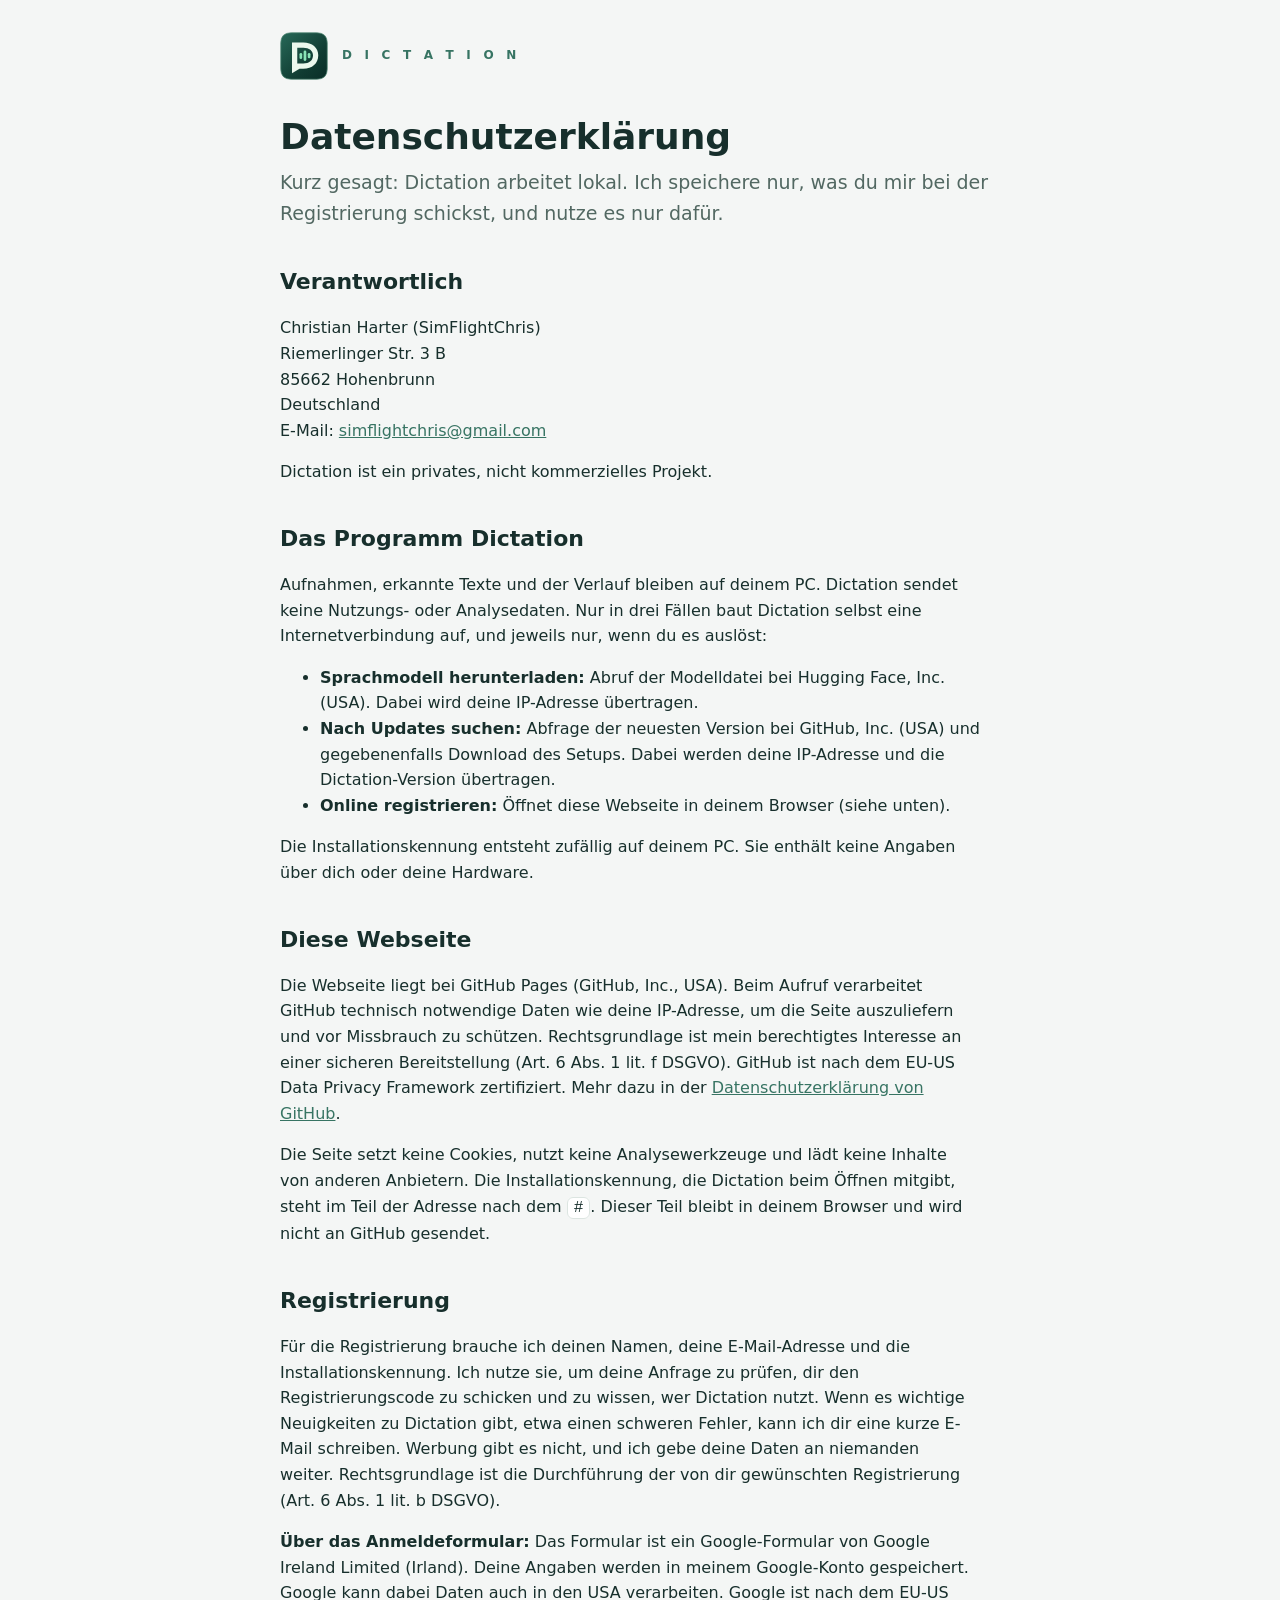
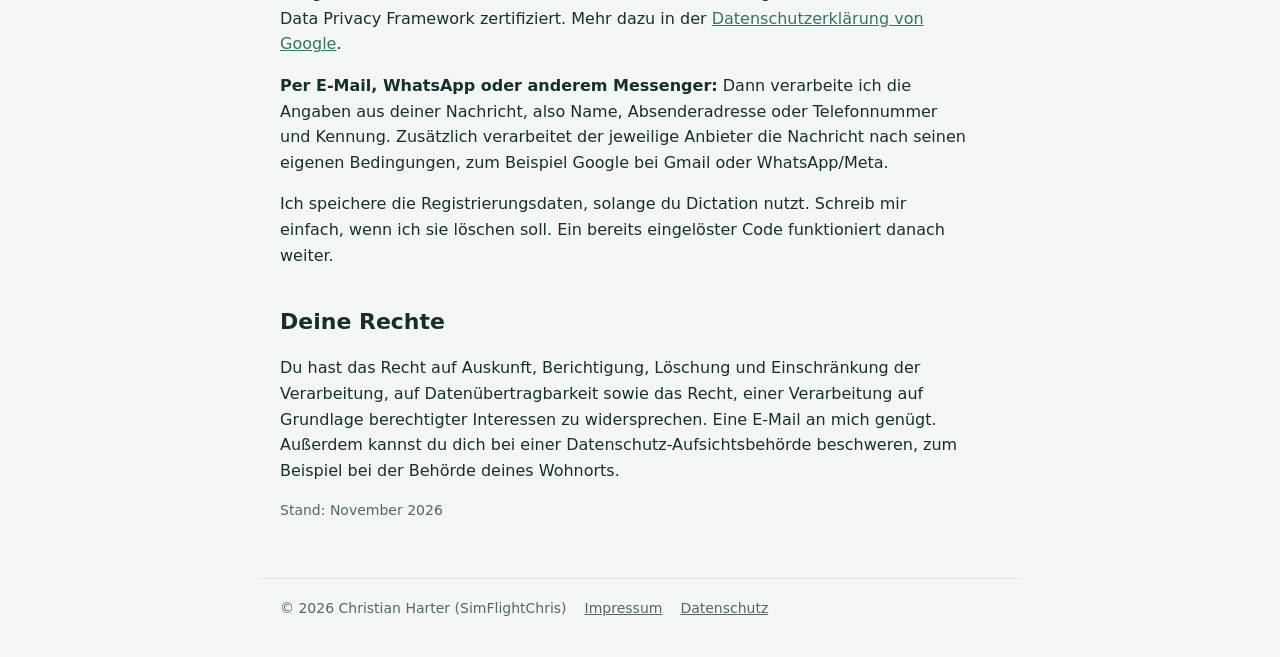
==== docs/datenschutz.html @ 61ca34d4 "Add the Dictation website with registration, privacy and imprint Dictation is now offered as free, n" ====
<!doctype html>
<html lang="de">
<head>
<meta charset="utf-8">
<meta name="viewport" content="width=device-width, initial-scale=1">
<title>Dictation · Datenschutz</title>
<link rel="icon" href="logo.svg" type="image/svg+xml">
<link rel="stylesheet" href="style.css">
</head>
<body>
<header class="site"><a href="./"><img src="logo.svg" alt=""><span class="brand">D I C T A T I O N</span></a></header>
<main>
  <h1>Datenschutzerklärung</h1>
  <p class="lead">Kurz gesagt: Dictation arbeitet lokal. Ich speichere nur, was du mir bei der Registrierung schickst, und nutze es nur dafür.</p>

  <h2>Verantwortlich</h2>
  <p>Christian Harter (SimFlightChris)<br>
  Riemerlinger Str. 3 B<br>
  85662 Hohenbrunn<br>
  Deutschland<br>
  E-Mail: <a href="mailto:simflightchris@gmail.com">simflightchris@gmail.com</a></p>
  <p>Dictation ist ein privates, nicht kommerzielles Projekt.</p>

  <h2 id="programm">Das Programm Dictation</h2>
  <p>Aufnahmen, erkannte Texte und der Verlauf bleiben auf deinem PC. Dictation sendet keine Nutzungs- oder Analysedaten. Nur in drei Fällen baut Dictation selbst eine Internetverbindung auf, und jeweils nur, wenn du es auslöst:</p>
  <ul>
    <li><strong>Sprachmodell herunterladen:</strong> Abruf der Modelldatei bei Hugging Face, Inc. (USA). Dabei wird deine IP-Adresse übertragen.</li>
    <li><strong>Nach Updates suchen:</strong> Abfrage der neuesten Version bei GitHub, Inc. (USA) und gegebenenfalls Download des Setups. Dabei werden deine IP-Adresse und die Dictation-Version übertragen.</li>
    <li><strong>Online registrieren:</strong> Öffnet diese Webseite in deinem Browser (siehe unten).</li>
  </ul>
  <p>Die Installationskennung entsteht zufällig auf deinem PC. Sie enthält keine Angaben über dich oder deine Hardware.</p>

  <h2>Diese Webseite</h2>
  <p>Die Webseite liegt bei GitHub Pages (GitHub, Inc., USA). Beim Aufruf verarbeitet GitHub technisch notwendige Daten wie deine IP-Adresse, um die Seite auszuliefern und vor Missbrauch zu schützen. Rechtsgrundlage ist mein berechtigtes Interesse an einer sicheren Bereitstellung (Art. 6 Abs. 1 lit. f DSGVO). GitHub ist nach dem EU-US Data Privacy Framework zertifiziert. Mehr dazu in der <a href="https://docs.github.com/de/site-policy/privacy-policies/github-general-privacy-statement">Datenschutzerklärung von GitHub</a>.</p>
  <p>Die Seite setzt keine Cookies, nutzt keine Analysewerkzeuge und lädt keine Inhalte von anderen Anbietern. Die Installationskennung, die Dictation beim Öffnen mitgibt, steht im Teil der Adresse nach dem <code>#</code>. Dieser Teil bleibt in deinem Browser und wird nicht an GitHub gesendet.</p>

  <h2 id="registrierung">Registrierung</h2>
  <p>Für die Registrierung brauche ich deinen Namen, deine E-Mail-Adresse und die Installationskennung. Ich nutze sie, um deine Anfrage zu prüfen, dir den Registrierungscode zu schicken und zu wissen, wer Dictation nutzt. Wenn es wichtige Neuigkeiten zu Dictation gibt, etwa einen schweren Fehler, kann ich dir eine kurze E-Mail schreiben. Werbung gibt es nicht, und ich gebe deine Daten an niemanden weiter. Rechtsgrundlage ist die Durchführung der von dir gewünschten Registrierung (Art. 6 Abs. 1 lit. b DSGVO).</p>
  <p><strong>Über das Anmeldeformular:</strong> Das Formular ist ein Google-Formular von Google Ireland Limited (Irland). Deine Angaben werden in meinem Google-Konto gespeichert. Google kann dabei Daten auch in den USA verarbeiten. Google ist nach dem EU-US Data Privacy Framework zertifiziert. Mehr dazu in der <a href="https://policies.google.com/privacy?hl=de">Datenschutzerklärung von Google</a>.</p>
  <p><strong>Per E-Mail, WhatsApp oder anderem Messenger:</strong> Dann verarbeite ich die Angaben aus deiner Nachricht, also Name, Absenderadresse oder Telefonnummer und Kennung. Zusätzlich verarbeitet der jeweilige Anbieter die Nachricht nach seinen eigenen Bedingungen, zum Beispiel Google bei Gmail oder WhatsApp/Meta.</p>
  <p>Ich speichere die Registrierungsdaten, solange du Dictation nutzt. Schreib mir einfach, wenn ich sie löschen soll. Ein bereits eingelöster Code funktioniert danach weiter.</p>

  <h2>Deine Rechte</h2>
  <p>Du hast das Recht auf Auskunft, Berichtigung, Löschung und Einschränkung der Verarbeitung, auf Datenübertragbarkeit sowie das Recht, einer Verarbeitung auf Grundlage berechtigter Interessen zu widersprechen. Eine E-Mail an mich genügt. Außerdem kannst du dich bei einer Datenschutz-Aufsichtsbehörde beschweren, zum Beispiel bei der Behörde deines Wohnorts.</p>

  <p class="small">Stand: November 2026</p>
</main>
<footer>
  <span>© 2026 Christian Harter (SimFlightChris)</span>
  <a href="impressum.html">Impressum</a>
  <a href="datenschutz.html">Datenschutz</a>
</footer>
</body>
</html>
---- docs/style.css ----
:root {
  --page: #F4F6F5; --card: #FFFFFF; --ink: #172F2C; --muted: #526862;
  --accent: #377463; --button: #DDEDE7; --button-ink: #174C40; --line: #DCE5E1;
  color-scheme: light;
}
@media (prefers-color-scheme: dark) {
  :root {
    --page: #141C1B; --card: #202B28; --ink: #ECF4F0; --muted: #B6C8C0;
    --accent: #99D7BD; --button: #34574B; --button-ink: #EDF9F1; --line: #2E3D39;
    color-scheme: dark;
  }
}
* { box-sizing: border-box; }
[hidden] { display: none !important; }
body {
  margin: 0; background: var(--page); color: var(--ink);
  font: 16px/1.6 "Segoe UI", system-ui, -apple-system, sans-serif;
}
main, header.site, footer { max-width: 760px; margin: 0 auto; padding: 0 20px; }
header.site { display: flex; align-items: center; gap: 14px; padding-top: 32px; padding-bottom: 8px; }
header.site a { display: flex; align-items: center; gap: 14px; color: inherit; text-decoration: none; }
header.site img { width: 48px; height: 48px; }
.brand { font-size: 12px; font-weight: 700; letter-spacing: .35em; color: var(--accent); }
h1 { font-size: 36px; line-height: 1.15; font-weight: 600; margin: 28px 0 10px; }
h2 { font-size: 22px; font-weight: 600; margin: 36px 0 8px; }
h3 { font-size: 17px; margin: 22px 0 4px; }
p, li { max-width: 68ch; }
a { color: var(--accent); }
.lead { font-size: 19px; color: var(--muted); margin-top: 0; }
.badge {
  display: inline-block; font-size: 13px; font-weight: 600; color: var(--button-ink);
  background: var(--button); border-radius: 999px; padding: 3px 12px; margin-bottom: 4px;
}
.card { background: var(--card); border-radius: 12px; padding: 18px 22px; margin: 16px 0; }
.actions { display: flex; flex-wrap: wrap; gap: 10px; margin: 18px 0 6px; }
.button {
  display: inline-block; background: var(--button); color: var(--button-ink); text-decoration: none;
  border: 0; border-radius: 8px; padding: 10px 18px; font: inherit; font-weight: 600; cursor: pointer;
}
.button.primary { background: var(--accent); color: var(--page); }
.button:hover { opacity: .85; }
.button[aria-disabled="true"] { opacity: .5; pointer-events: none; }
.small { font-size: 14px; color: var(--muted); }
code, .id {
  font-family: Consolas, "Cascadia Mono", monospace; background: var(--card);
  border: 1px solid var(--line); border-radius: 6px; padding: 1px 6px; word-break: break-all;
}
.id { display: block; padding: 10px 12px; font-size: 15px; margin: 8px 0; }
ol.steps { padding-left: 22px; }
ol.steps li { margin: 6px 0; }
footer {
  margin-top: 56px; padding-top: 18px; padding-bottom: 40px; border-top: 1px solid var(--line);
  font-size: 14px; color: var(--muted); display: flex; flex-wrap: wrap; gap: 6px 18px;
}
footer a { color: var(--muted); }
.todo { background: #FFE8A3; color: #3A2E00; padding: 0 4px; border-radius: 4px; }
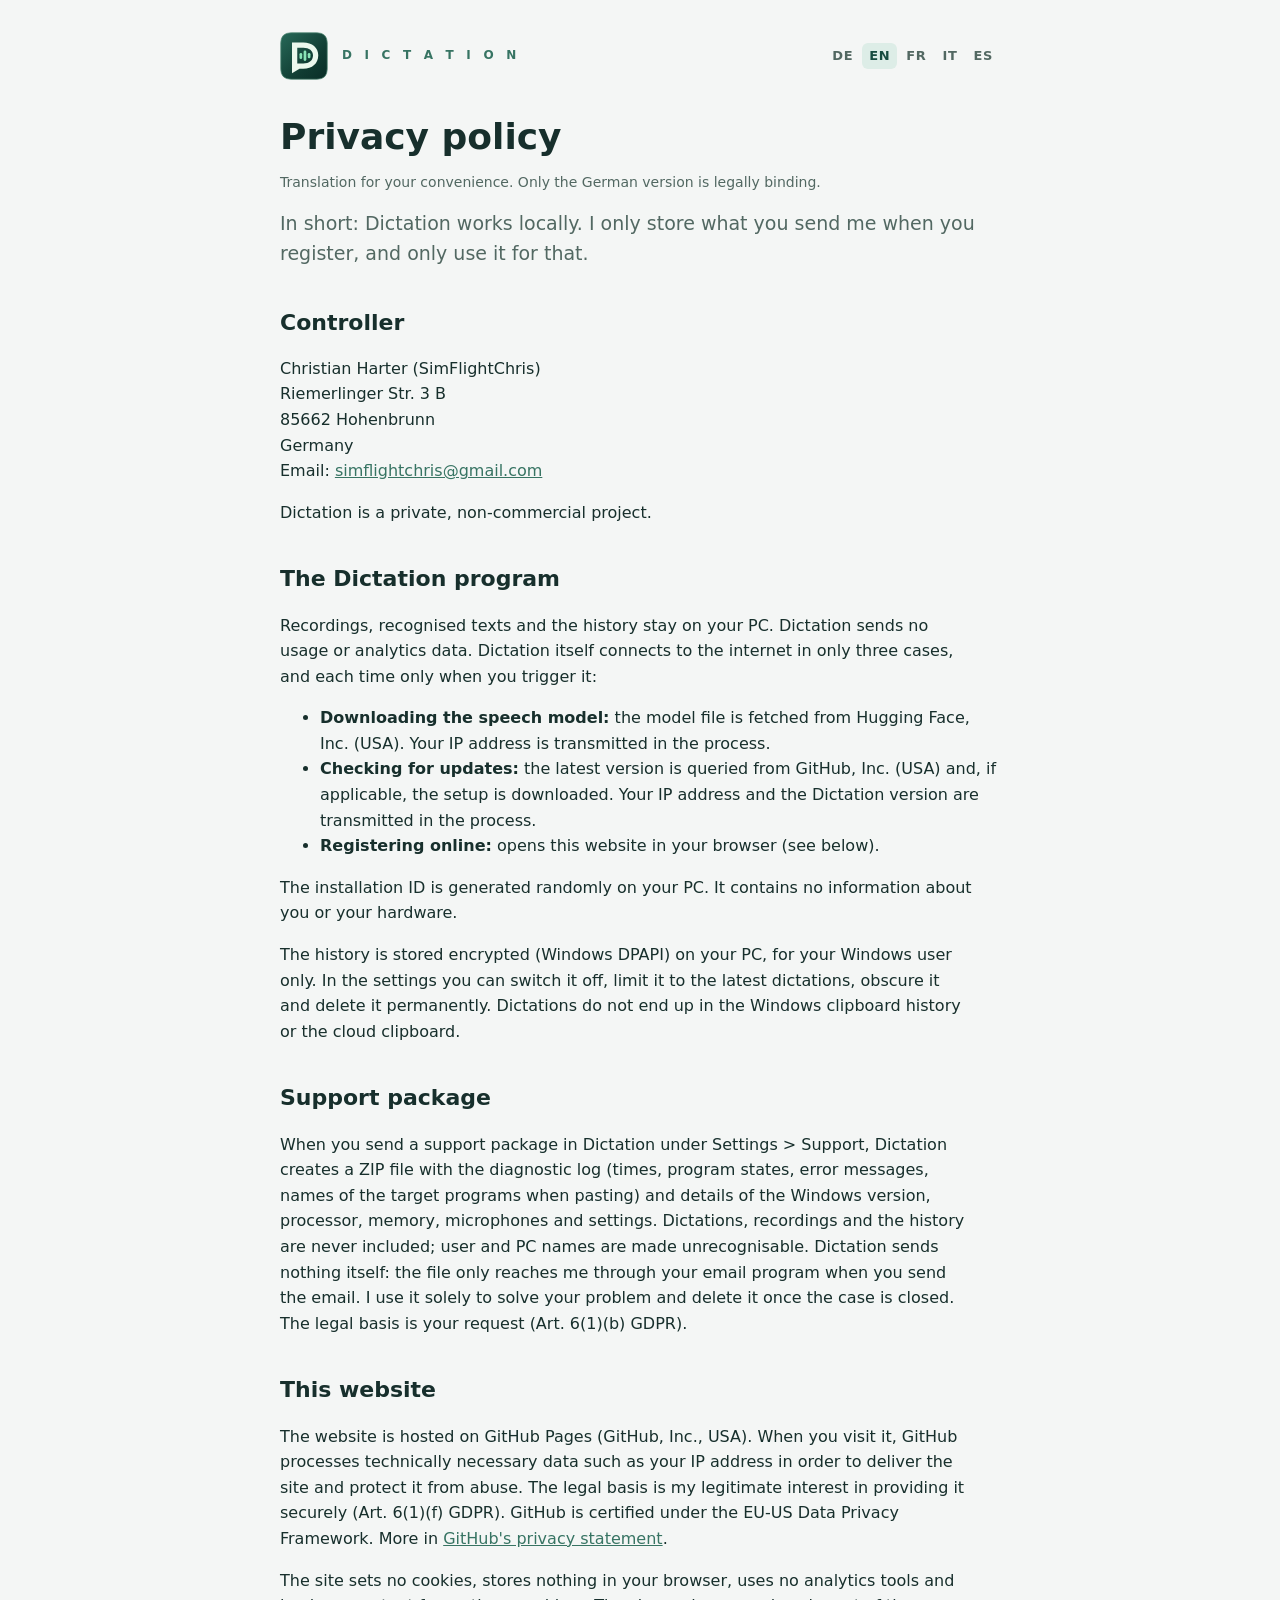
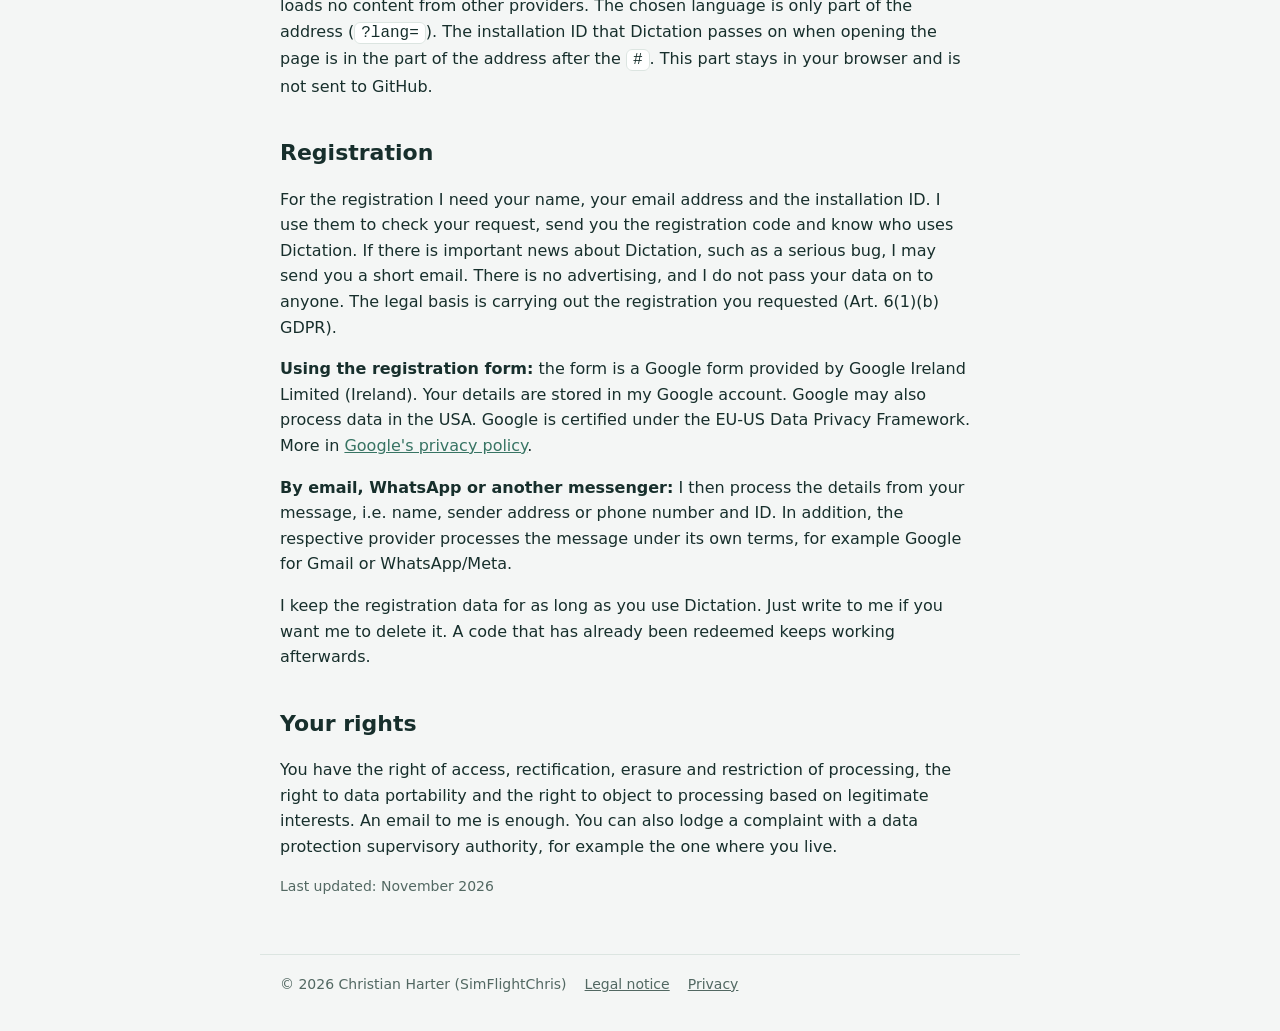
==== commit 36366e5f: "Publish the website in five languages" ====
--- a/docs/datenschutz.html
+++ b/docs/datenschutz.html
@@ -3,52 +3,58 @@
 <head>
 <meta charset="utf-8">
 <meta name="viewport" content="width=device-width, initial-scale=1">
-<title>Dictation · Datenschutz</title>
+<title data-i18n="ds.title">Dictation · Datenschutz</title>
 <link rel="icon" href="logo.svg" type="image/svg+xml">
 <link rel="stylesheet" href="style.css">
+<script src="i18n.js"></script>
 </head>
 <body>
 <header class="site"><a href="./"><img src="logo.svg" alt=""><span class="brand">D I C T A T I O N</span></a></header>
 <main>
-  <h1>Datenschutzerklärung</h1>
-  <p class="lead">Kurz gesagt: Dictation arbeitet lokal. Ich speichere nur, was du mir bei der Registrierung schickst, und nutze es nur dafür.</p>
+  <h1 data-i18n="ds.h1">Datenschutzerklärung</h1>
+  <p class="small" data-i18n="legal.note" hidden></p>
+  <p class="lead" data-i18n="ds.lead">Kurz gesagt: Dictation arbeitet lokal. Ich speichere nur, was du mir bei der Registrierung schickst, und nutze es nur dafür.</p>
 
-  <h2>Verantwortlich</h2>
+  <h2 data-i18n="ds.respH">Verantwortlich</h2>
   <p>Christian Harter (SimFlightChris)<br>
   Riemerlinger Str. 3 B<br>
   85662 Hohenbrunn<br>
-  Deutschland<br>
-  E-Mail: <a href="mailto:simflightchris@gmail.com">simflightchris@gmail.com</a></p>
-  <p>Dictation ist ein privates, nicht kommerzielles Projekt.</p>
+  <span data-i18n="country">Deutschland</span><br>
+  <span data-i18n="email">E-Mail:</span> <a href="mailto:simflightchris@gmail.com">simflightchris@gmail.com</a></p>
+  <p data-i18n="ds.private">Dictation ist ein privates, nicht kommerzielles Projekt.</p>
 
-  <h2 id="programm">Das Programm Dictation</h2>
-  <p>Aufnahmen, erkannte Texte und der Verlauf bleiben auf deinem PC. Dictation sendet keine Nutzungs- oder Analysedaten. Nur in drei Fällen baut Dictation selbst eine Internetverbindung auf, und jeweils nur, wenn du es auslöst:</p>
+  <h2 id="programm" data-i18n="ds.appH">Das Programm Dictation</h2>
+  <p data-i18n="ds.app1">Aufnahmen, erkannte Texte und der Verlauf bleiben auf deinem PC. Dictation sendet keine Nutzungs- oder Analysedaten. Nur in drei Fällen baut Dictation selbst eine Internetverbindung auf, und jeweils nur, wenn du es auslöst:</p>
   <ul>
-    <li><strong>Sprachmodell herunterladen:</strong> Abruf der Modelldatei bei Hugging Face, Inc. (USA). Dabei wird deine IP-Adresse übertragen.</li>
-    <li><strong>Nach Updates suchen:</strong> Abfrage der neuesten Version bei GitHub, Inc. (USA) und gegebenenfalls Download des Setups. Dabei werden deine IP-Adresse und die Dictation-Version übertragen.</li>
-    <li><strong>Online registrieren:</strong> Öffnet diese Webseite in deinem Browser (siehe unten).</li>
+    <li data-i18n="ds.appModel"><strong>Sprachmodell herunterladen:</strong> Abruf der Modelldatei bei Hugging Face, Inc. (USA). Dabei wird deine IP-Adresse übertragen.</li>
+    <li data-i18n="ds.appUpdate"><strong>Nach Updates suchen:</strong> Abfrage der neuesten Version bei GitHub, Inc. (USA) und gegebenenfalls Download des Setups. Dabei werden deine IP-Adresse und die Dictation-Version übertragen.</li>
+    <li data-i18n="ds.appRegister"><strong>Online registrieren:</strong> Öffnet diese Webseite in deinem Browser (siehe unten).</li>
   </ul>
-  <p>Die Installationskennung entsteht zufällig auf deinem PC. Sie enthält keine Angaben über dich oder deine Hardware.</p>
+  <p data-i18n="ds.app2">Die Installationskennung entsteht zufällig auf deinem PC. Sie enthält keine Angaben über dich oder deine Hardware.</p>
+  <p data-i18n="ds.app3">Der Verlauf liegt verschlüsselt (Windows-DPAPI) nur für deinen Windows-Benutzer auf deinem PC. In den Einstellungen kannst du ihn abschalten, auf die letzten Diktate begrenzen, verschleiern und endgültig löschen. Diktate landen nicht im Windows-Zwischenablageverlauf und nicht in der Cloud-Zwischenablage.</p>
 
-  <h2>Diese Webseite</h2>
-  <p>Die Webseite liegt bei GitHub Pages (GitHub, Inc., USA). Beim Aufruf verarbeitet GitHub technisch notwendige Daten wie deine IP-Adresse, um die Seite auszuliefern und vor Missbrauch zu schützen. Rechtsgrundlage ist mein berechtigtes Interesse an einer sicheren Bereitstellung (Art. 6 Abs. 1 lit. f DSGVO). GitHub ist nach dem EU-US Data Privacy Framework zertifiziert. Mehr dazu in der <a href="https://docs.github.com/de/site-policy/privacy-policies/github-general-privacy-statement">Datenschutzerklärung von GitHub</a>.</p>
-  <p>Die Seite setzt keine Cookies, nutzt keine Analysewerkzeuge und lädt keine Inhalte von anderen Anbietern. Die Installationskennung, die Dictation beim Öffnen mitgibt, steht im Teil der Adresse nach dem <code>#</code>. Dieser Teil bleibt in deinem Browser und wird nicht an GitHub gesendet.</p>
+  <h2 data-i18n="ds.supportH">Supportpaket</h2>
+  <p data-i18n="ds.support">Wenn du in Dictation unter Einstellungen &gt; Support ein Supportpaket sendest, erstellt Dictation eine ZIP-Datei mit dem Diagnoseprotokoll (Zeitpunkte, Programmzustände, Fehlermeldungen, Namen der Zielprogramme beim Einfügen) und Angaben zu Windows-Version, Prozessor, Arbeitsspeicher, Mikrofonen und Einstellungen. Diktate, Aufnahmen und der Verlauf sind nie enthalten; Benutzer- und PC-Name werden unkenntlich gemacht. Dictation verschickt nichts selbst: Die Datei geht nur über dein E-Mail-Programm an mich, wenn du die E-Mail absendest. Ich nutze sie ausschließlich, um dein Problem zu lösen, und lösche sie, wenn der Fall erledigt ist. Rechtsgrundlage ist deine Anfrage (Art. 6 Abs. 1 lit. b DSGVO).</p>
 
-  <h2 id="registrierung">Registrierung</h2>
-  <p>Für die Registrierung brauche ich deinen Namen, deine E-Mail-Adresse und die Installationskennung. Ich nutze sie, um deine Anfrage zu prüfen, dir den Registrierungscode zu schicken und zu wissen, wer Dictation nutzt. Wenn es wichtige Neuigkeiten zu Dictation gibt, etwa einen schweren Fehler, kann ich dir eine kurze E-Mail schreiben. Werbung gibt es nicht, und ich gebe deine Daten an niemanden weiter. Rechtsgrundlage ist die Durchführung der von dir gewünschten Registrierung (Art. 6 Abs. 1 lit. b DSGVO).</p>
-  <p><strong>Über das Anmeldeformular:</strong> Das Formular ist ein Google-Formular von Google Ireland Limited (Irland). Deine Angaben werden in meinem Google-Konto gespeichert. Google kann dabei Daten auch in den USA verarbeiten. Google ist nach dem EU-US Data Privacy Framework zertifiziert. Mehr dazu in der <a href="https://policies.google.com/privacy?hl=de">Datenschutzerklärung von Google</a>.</p>
-  <p><strong>Per E-Mail, WhatsApp oder anderem Messenger:</strong> Dann verarbeite ich die Angaben aus deiner Nachricht, also Name, Absenderadresse oder Telefonnummer und Kennung. Zusätzlich verarbeitet der jeweilige Anbieter die Nachricht nach seinen eigenen Bedingungen, zum Beispiel Google bei Gmail oder WhatsApp/Meta.</p>
-  <p>Ich speichere die Registrierungsdaten, solange du Dictation nutzt. Schreib mir einfach, wenn ich sie löschen soll. Ein bereits eingelöster Code funktioniert danach weiter.</p>
+  <h2 data-i18n="ds.webH">Diese Webseite</h2>
+  <p data-i18n="ds.web1">Die Webseite liegt bei GitHub Pages (GitHub, Inc., USA). Beim Aufruf verarbeitet GitHub technisch notwendige Daten wie deine IP-Adresse, um die Seite auszuliefern und vor Missbrauch zu schützen. Rechtsgrundlage ist mein berechtigtes Interesse an einer sicheren Bereitstellung (Art. 6 Abs. 1 lit. f DSGVO). GitHub ist nach dem EU-US Data Privacy Framework zertifiziert. Mehr dazu in der <a href="https://docs.github.com/de/site-policy/privacy-policies/github-general-privacy-statement">Datenschutzerklärung von GitHub</a>.</p>
+  <p data-i18n="ds.web2">Die Seite setzt keine Cookies, speichert nichts in deinem Browser, nutzt keine Analysewerkzeuge und lädt keine Inhalte von anderen Anbietern. Die gewählte Sprache steht nur in der Adresse (<code>?lang=</code>). Die Installationskennung, die Dictation beim Öffnen mitgibt, steht im Teil der Adresse nach dem <code>#</code>. Dieser Teil bleibt in deinem Browser und wird nicht an GitHub gesendet.</p>
 
-  <h2>Deine Rechte</h2>
-  <p>Du hast das Recht auf Auskunft, Berichtigung, Löschung und Einschränkung der Verarbeitung, auf Datenübertragbarkeit sowie das Recht, einer Verarbeitung auf Grundlage berechtigter Interessen zu widersprechen. Eine E-Mail an mich genügt. Außerdem kannst du dich bei einer Datenschutz-Aufsichtsbehörde beschweren, zum Beispiel bei der Behörde deines Wohnorts.</p>
+  <h2 id="registrierung" data-i18n="ds.regH">Registrierung</h2>
+  <p data-i18n="ds.reg1">Für die Registrierung brauche ich deinen Namen, deine E-Mail-Adresse und die Installationskennung. Ich nutze sie, um deine Anfrage zu prüfen, dir den Registrierungscode zu schicken und zu wissen, wer Dictation nutzt. Wenn es wichtige Neuigkeiten zu Dictation gibt, etwa einen schweren Fehler, kann ich dir eine kurze E-Mail schreiben. Werbung gibt es nicht, und ich gebe deine Daten an niemanden weiter. Rechtsgrundlage ist die Durchführung der von dir gewünschten Registrierung (Art. 6 Abs. 1 lit. b DSGVO).</p>
+  <p data-i18n="ds.reg2"><strong>Über das Anmeldeformular:</strong> Das Formular ist ein Google-Formular von Google Ireland Limited (Irland). Deine Angaben werden in meinem Google-Konto gespeichert. Google kann dabei Daten auch in den USA verarbeiten. Google ist nach dem EU-US Data Privacy Framework zertifiziert. Mehr dazu in der <a href="https://policies.google.com/privacy?hl=de">Datenschutzerklärung von Google</a>.</p>
+  <p data-i18n="ds.reg3"><strong>Per E-Mail, WhatsApp oder anderem Messenger:</strong> Dann verarbeite ich die Angaben aus deiner Nachricht, also Name, Absenderadresse oder Telefonnummer und Kennung. Zusätzlich verarbeitet der jeweilige Anbieter die Nachricht nach seinen eigenen Bedingungen, zum Beispiel Google bei Gmail oder WhatsApp/Meta.</p>
+  <p data-i18n="ds.reg4">Ich speichere die Registrierungsdaten, solange du Dictation nutzt. Schreib mir einfach, wenn ich sie löschen soll. Ein bereits eingelöster Code funktioniert danach weiter.</p>
 
-  <p class="small">Stand: November 2026</p>
+  <h2 data-i18n="ds.rightsH">Deine Rechte</h2>
+  <p data-i18n="ds.rights">Du hast das Recht auf Auskunft, Berichtigung, Löschung und Einschränkung der Verarbeitung, auf Datenübertragbarkeit sowie das Recht, einer Verarbeitung auf Grundlage berechtigter Interessen zu widersprechen. Eine E-Mail an mich genügt. Außerdem kannst du dich bei einer Datenschutz-Aufsichtsbehörde beschweren, zum Beispiel bei der Behörde deines Wohnorts.</p>
+
+  <p class="small" data-i18n="ds.date">Stand: November 2026</p>
 </main>
 <footer>
   <span>© 2026 Christian Harter (SimFlightChris)</span>
-  <a href="impressum.html">Impressum</a>
-  <a href="datenschutz.html">Datenschutz</a>
+  <a href="impressum.html" data-i18n="foot.imprint">Impressum</a>
+  <a href="datenschutz.html" data-i18n="foot.privacy">Datenschutz</a>
 </footer>
 </body>
 </html>
--- a/docs/style.css
+++ b/docs/style.css
@@ -21,7 +21,7 @@
 header.site a { display: flex; align-items: center; gap: 14px; color: inherit; text-decoration: none; }
 header.site img { width: 48px; height: 48px; }
 .brand { font-size: 12px; font-weight: 700; letter-spacing: .35em; color: var(--accent); }
-h1 { font-size: 36px; line-height: 1.15; font-weight: 600; margin: 28px 0 10px; }
+h1 { font-size: 36px; line-height: 1.15; font-weight: 600; margin: 28px 0 10px; overflow-wrap: anywhere; }
 h2 { font-size: 22px; font-weight: 600; margin: 36px 0 8px; }
 h3 { font-size: 17px; margin: 22px 0 4px; }
 p, li { max-width: 68ch; }
@@ -54,3 +54,13 @@
 }
 footer a { color: var(--muted); }
 .todo { background: #FFE8A3; color: #3A2E00; padding: 0 4px; border-radius: 4px; }
+.i18n-pending body { visibility: hidden; }
+header.site { flex-wrap: wrap; }
+.brand { white-space: nowrap; }
+nav.langs { margin-left: auto; display: flex; gap: 2px; }
+nav.langs a {
+  font-size: 13px; font-weight: 600; letter-spacing: .05em; color: var(--muted);
+  text-decoration: none; padding: 3px 7px; border-radius: 6px;
+}
+nav.langs a:hover { color: var(--accent); }
+nav.langs a[aria-current] { background: var(--button); color: var(--button-ink); }
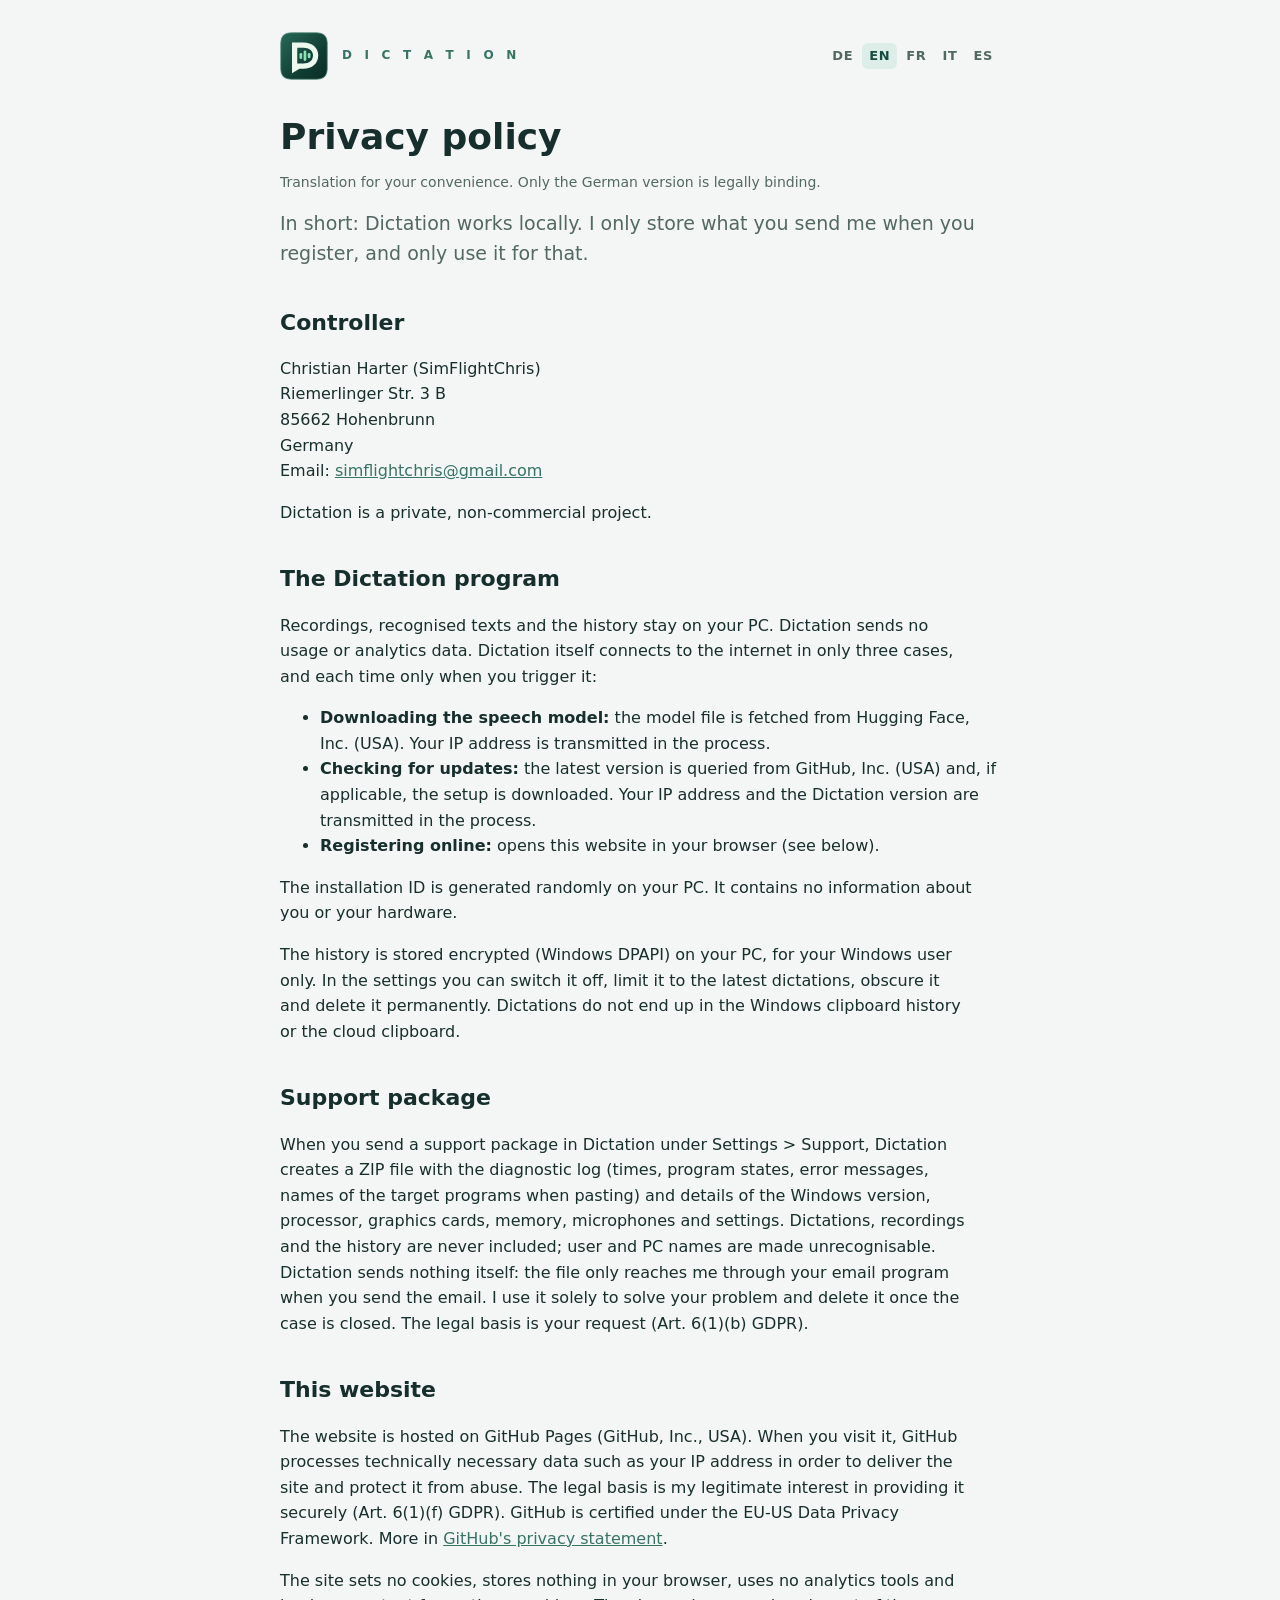
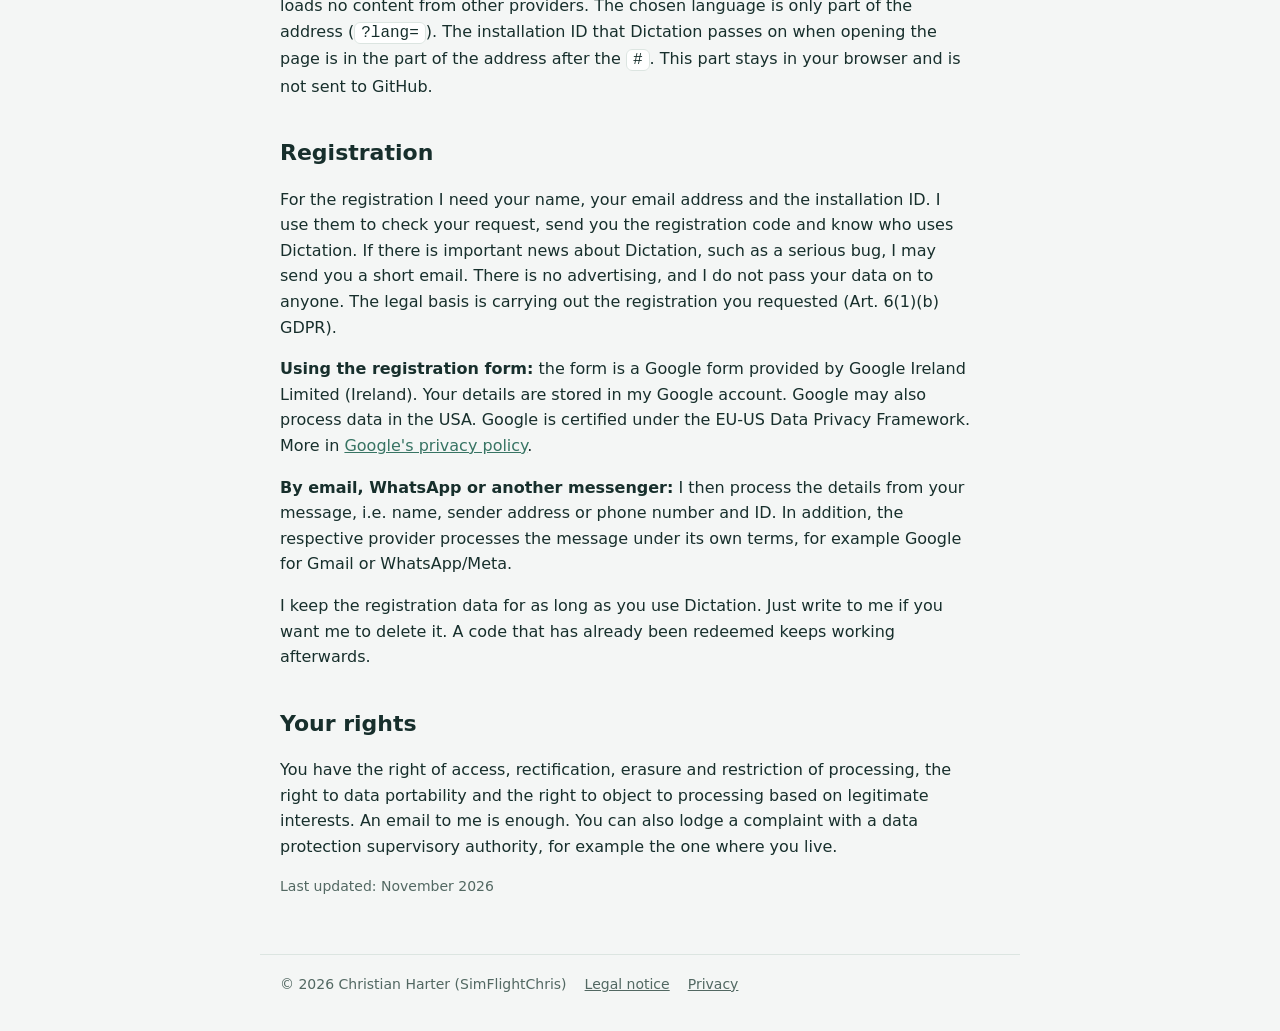
==== commit 6e7ab243: "Publish Dictation 1.0.44" ====
--- a/docs/datenschutz.html
+++ b/docs/datenschutz.html
@@ -34,7 +34,7 @@
   <p data-i18n="ds.app3">Der Verlauf liegt verschlüsselt (Windows-DPAPI) nur für deinen Windows-Benutzer auf deinem PC. In den Einstellungen kannst du ihn abschalten, auf die letzten Diktate begrenzen, verschleiern und endgültig löschen. Diktate landen nicht im Windows-Zwischenablageverlauf und nicht in der Cloud-Zwischenablage.</p>
 
   <h2 data-i18n="ds.supportH">Supportpaket</h2>
-  <p data-i18n="ds.support">Wenn du in Dictation unter Einstellungen &gt; Support ein Supportpaket sendest, erstellt Dictation eine ZIP-Datei mit dem Diagnoseprotokoll (Zeitpunkte, Programmzustände, Fehlermeldungen, Namen der Zielprogramme beim Einfügen) und Angaben zu Windows-Version, Prozessor, Arbeitsspeicher, Mikrofonen und Einstellungen. Diktate, Aufnahmen und der Verlauf sind nie enthalten; Benutzer- und PC-Name werden unkenntlich gemacht. Dictation verschickt nichts selbst: Die Datei geht nur über dein E-Mail-Programm an mich, wenn du die E-Mail absendest. Ich nutze sie ausschließlich, um dein Problem zu lösen, und lösche sie, wenn der Fall erledigt ist. Rechtsgrundlage ist deine Anfrage (Art. 6 Abs. 1 lit. b DSGVO).</p>
+  <p data-i18n="ds.support">Wenn du in Dictation unter Einstellungen &gt; Support ein Supportpaket sendest, erstellt Dictation eine ZIP-Datei mit dem Diagnoseprotokoll (Zeitpunkte, Programmzustände, Fehlermeldungen, Namen der Zielprogramme beim Einfügen) und Angaben zu Windows-Version, Prozessor, Grafikkarten, Arbeitsspeicher, Mikrofonen und Einstellungen. Diktate, Aufnahmen und der Verlauf sind nie enthalten; Benutzer- und PC-Name werden unkenntlich gemacht. Dictation verschickt nichts selbst: Die Datei geht nur über dein E-Mail-Programm an mich, wenn du die E-Mail absendest. Ich nutze sie ausschließlich, um dein Problem zu lösen, und lösche sie, wenn der Fall erledigt ist. Rechtsgrundlage ist deine Anfrage (Art. 6 Abs. 1 lit. b DSGVO).</p>
 
   <h2 data-i18n="ds.webH">Diese Webseite</h2>
   <p data-i18n="ds.web1">Die Webseite liegt bei GitHub Pages (GitHub, Inc., USA). Beim Aufruf verarbeitet GitHub technisch notwendige Daten wie deine IP-Adresse, um die Seite auszuliefern und vor Missbrauch zu schützen. Rechtsgrundlage ist mein berechtigtes Interesse an einer sicheren Bereitstellung (Art. 6 Abs. 1 lit. f DSGVO). GitHub ist nach dem EU-US Data Privacy Framework zertifiziert. Mehr dazu in der <a href="https://docs.github.com/de/site-policy/privacy-policies/github-general-privacy-statement">Datenschutzerklärung von GitHub</a>.</p>
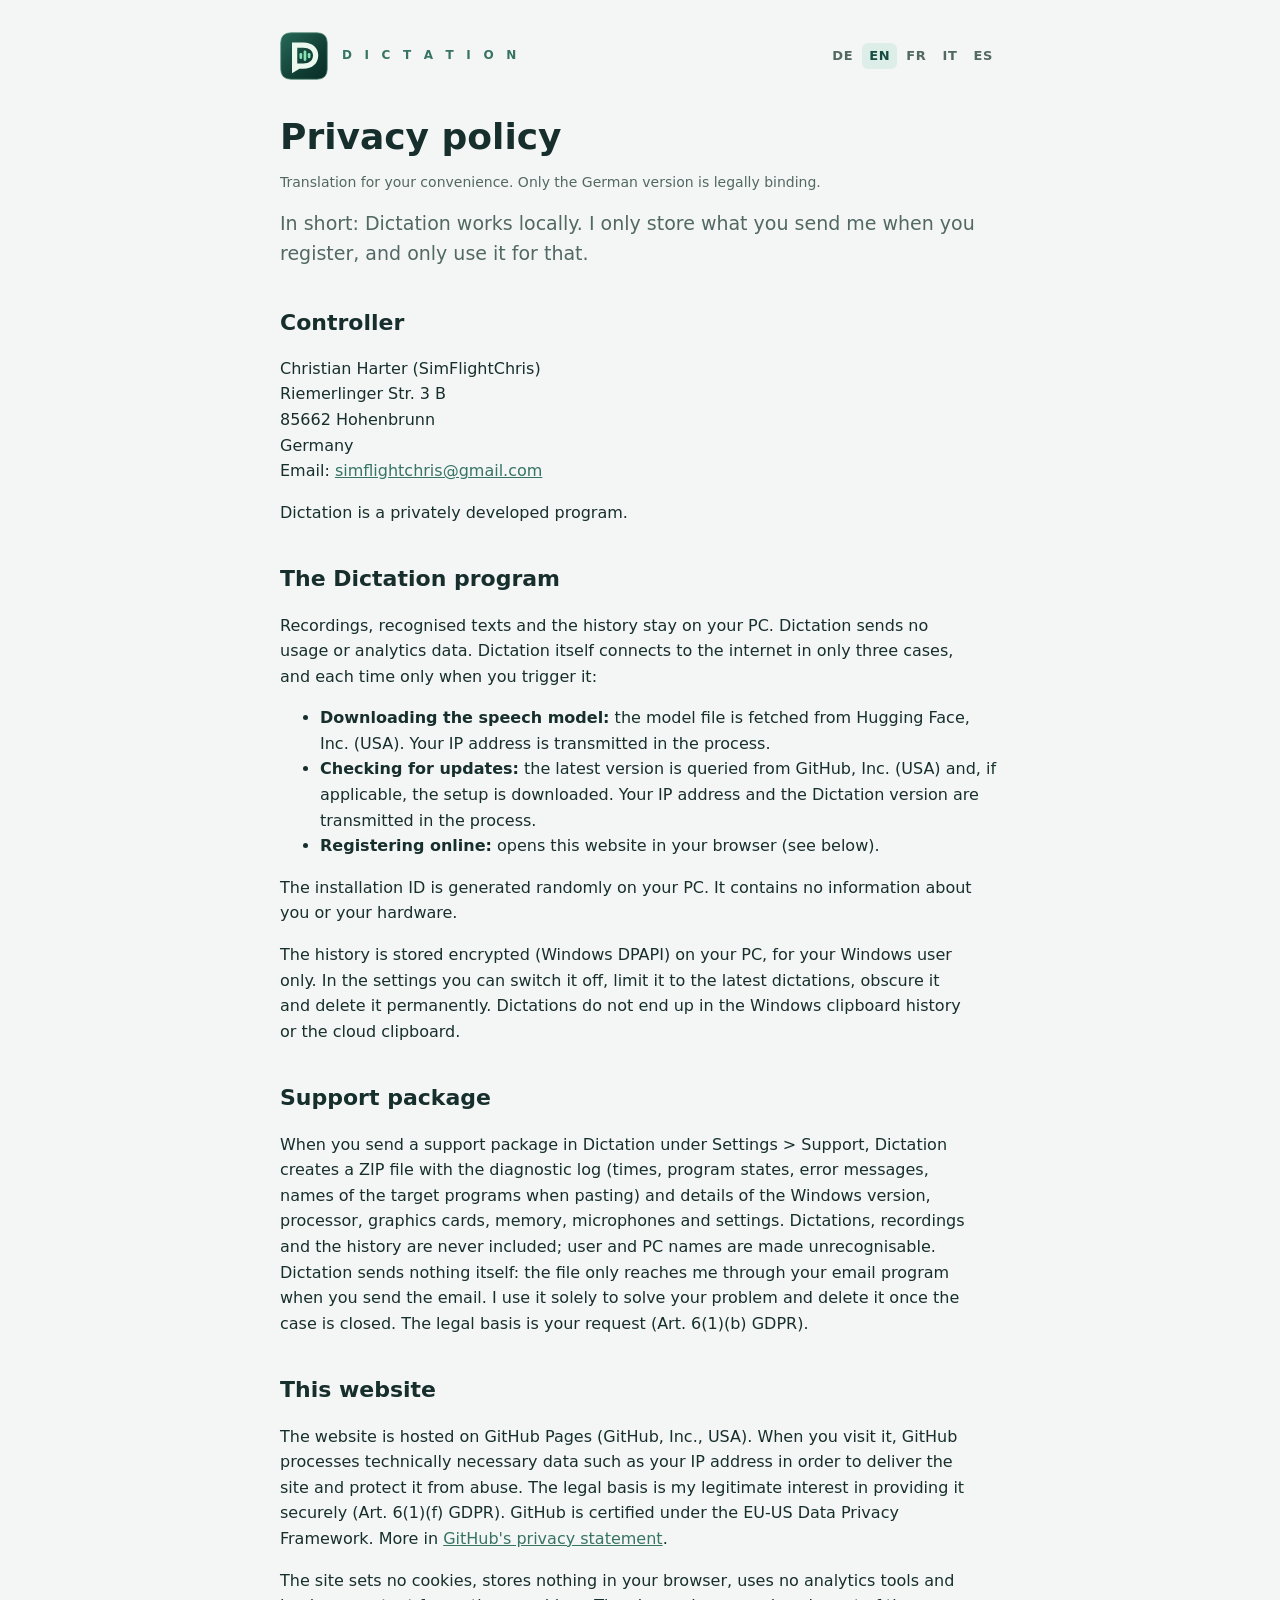
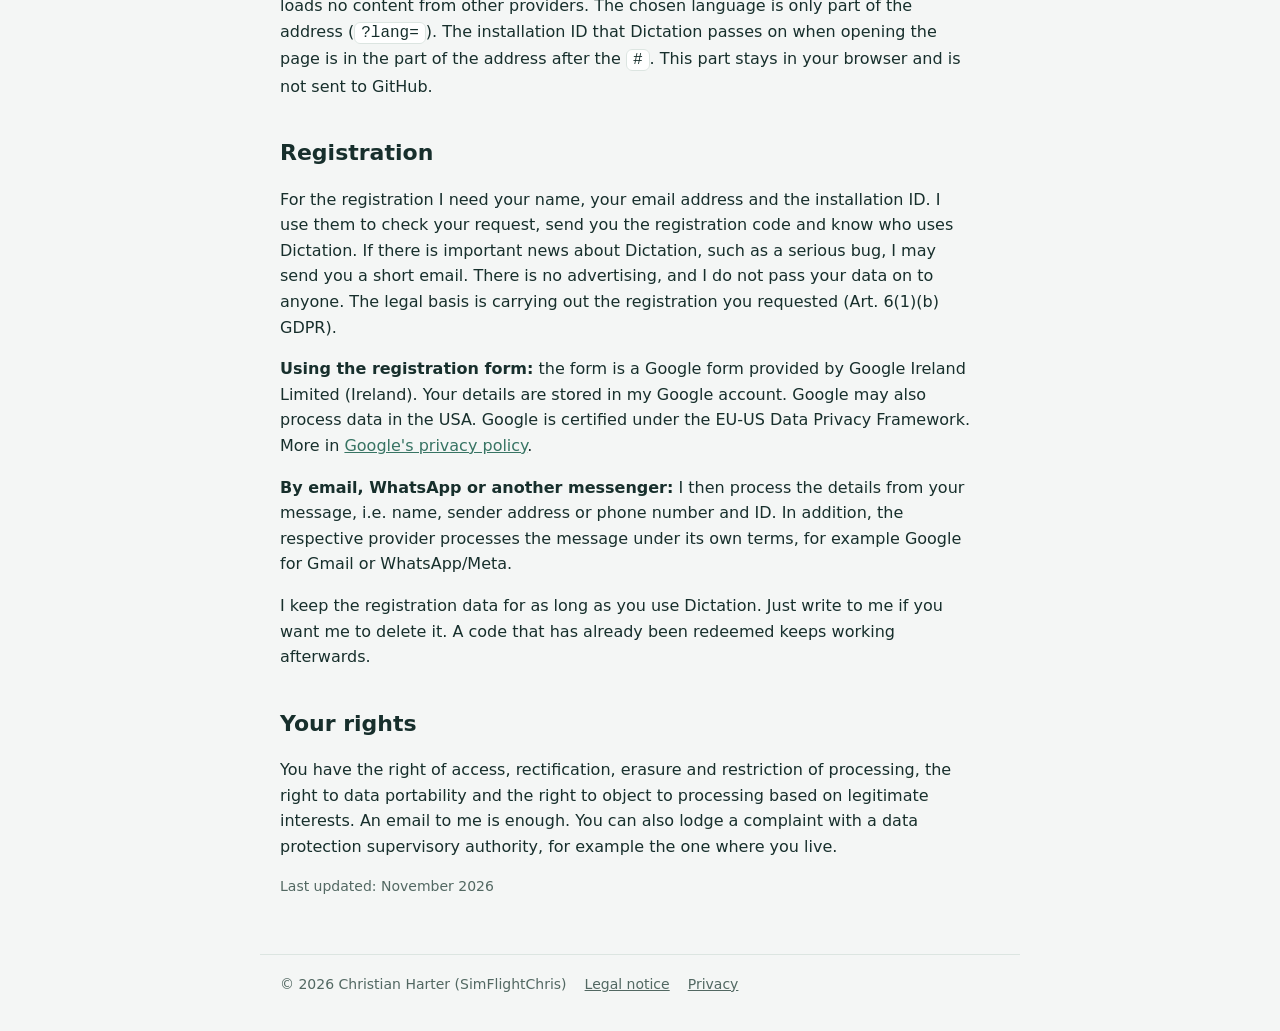
==== commit a84dd6e5: "Publish Dictation 1.0.46" ====
--- a/docs/datenschutz.html
+++ b/docs/datenschutz.html
@@ -21,7 +21,7 @@
   85662 Hohenbrunn<br>
   <span data-i18n="country">Deutschland</span><br>
   <span data-i18n="email">E-Mail:</span> <a href="mailto:simflightchris@gmail.com">simflightchris@gmail.com</a></p>
-  <p data-i18n="ds.private">Dictation ist ein privates, nicht kommerzielles Projekt.</p>
+  <p data-i18n="ds.private">Dictation ist ein privat entwickeltes Programm.</p>
 
   <h2 id="programm" data-i18n="ds.appH">Das Programm Dictation</h2>
   <p data-i18n="ds.app1">Aufnahmen, erkannte Texte und der Verlauf bleiben auf deinem PC. Dictation sendet keine Nutzungs- oder Analysedaten. Nur in drei Fällen baut Dictation selbst eine Internetverbindung auf, und jeweils nur, wenn du es auslöst:</p>
